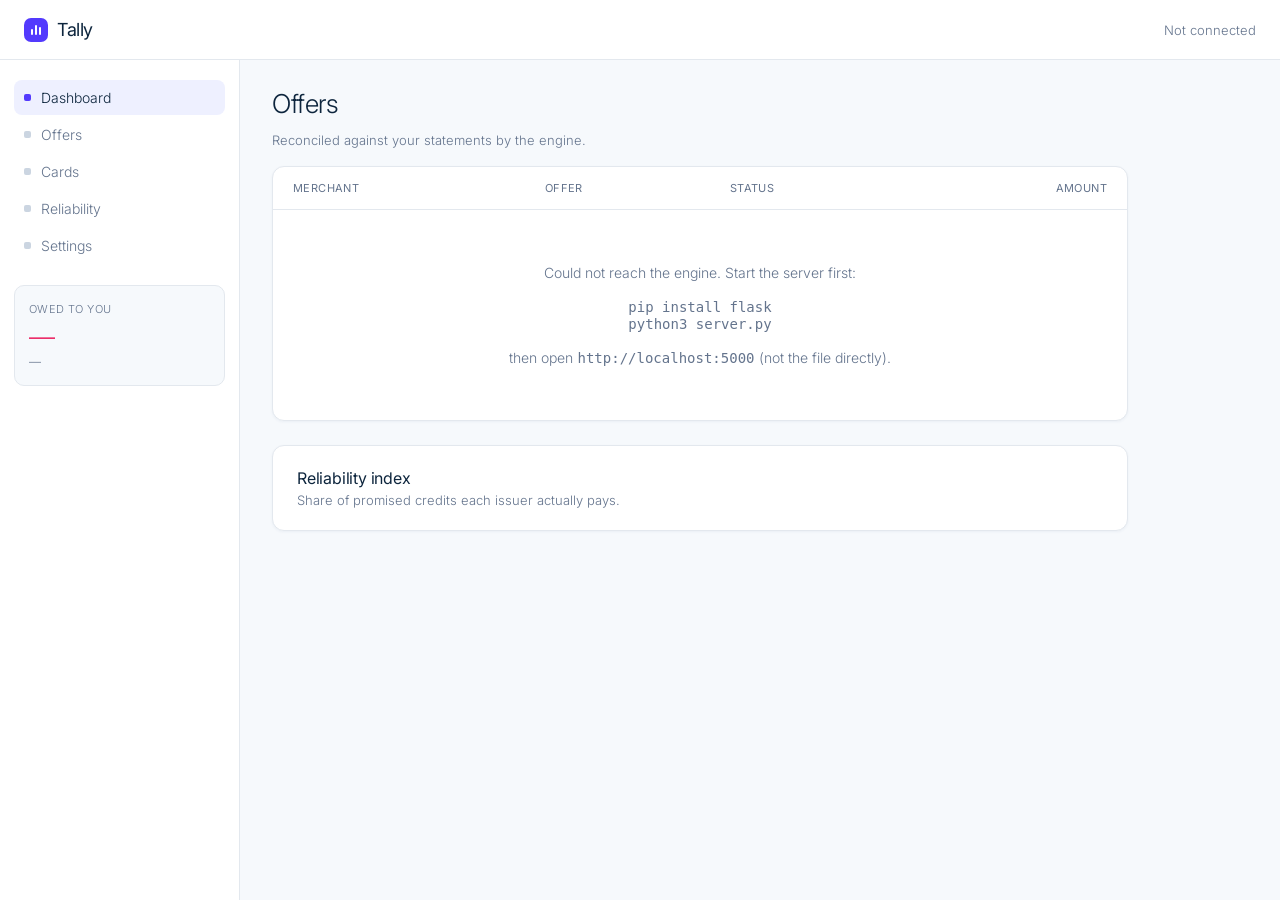
==== frontend/dashboard.html @ d03ea48e "added dashboard and data endpoint" ====
<!DOCTYPE html>
<html lang="en">
<head>
<meta charset="utf-8" />
<meta name="viewport" content="width=device-width, initial-scale=1" />
<title>Tally — dashboard</title>
<link rel="preconnect" href="https://fonts.googleapis.com" />
<link rel="preconnect" href="https://fonts.gstatic.com" crossorigin />
<link href="https://fonts.googleapis.com/css2?family=Inter:wght@300;400&display=swap" rel="stylesheet" />
<style>
  *, *::before, *::after { box-sizing: border-box; }
  html, body { margin: 0; height: 100%; }
  body {
    font-family: 'Inter', system-ui, -apple-system, sans-serif;
    font-weight: 300; font-feature-settings: 'ss01';
    -webkit-font-smoothing: antialiased; color: #0d253d; background: #f6f9fc;
  }
  .tnum { font-feature-settings: 'tnum'; letter-spacing: -0.3px; }
  .topbar {
    display: flex; align-items: center; justify-content: space-between;
    height: 60px; padding: 0 24px; background: #fff; border-bottom: 1px solid #e3e8ee;
  }
  .brand { display: flex; align-items: center; gap: 9px; }
  .glyph { width: 24px; height: 24px; border-radius: 7px; background: #533afd; display: flex; align-items: center; justify-content: center; }
  .glyph span { display: flex; gap: 2px; align-items: flex-end; }
  .glyph i { display: block; width: 2px; background: #fff; border-radius: 1px; }
  .layout { display: flex; min-height: calc(100vh - 60px); }
  .side { width: 240px; flex: none; background: #fff; border-right: 1px solid #e3e8ee; padding: 20px 14px; }
  .navi { display: flex; align-items: center; gap: 10px; padding: 9px 10px; border-radius: 8px; margin-bottom: 2px; font-size: 14px; color: #64748d; }
  .navi.active { background: #eef0ff; color: #0d253d; }
  .navi .dot { width: 7px; height: 7px; border-radius: 2px; background: #cbd5e1; }
  .navi.active .dot { background: #533afd; }
  .owed { margin-top: 22px; padding: 16px 14px; border-radius: 10px; background: #f6f9fc; border: 1px solid #e3e8ee; }
  .owed .lbl { font-size: 11px; letter-spacing: 0.4px; text-transform: uppercase; color: #64748d; }
  .owed .big { margin-top: 5px; font-size: 26px; font-weight: 300; letter-spacing: -0.6px; color: #ea2261; }
  .owed .sub { margin-top: 2px; font-size: 12px; color: #64748d; }
  .main { flex: 1; padding: 28px 32px; max-width: 920px; }
  .card { background: #fff; border: 1px solid #e3e8ee; border-radius: 12px; box-shadow: rgba(0,55,112,0.05) 0 1px 3px; }
  h2 { margin: 0 0 4px; font-size: 26px; font-weight: 300; letter-spacing: -0.5px; }
  .muted { font-size: 13px; color: #64748d; }
  table { width: 100%; border-collapse: collapse; }
  th { font-size: 11px; letter-spacing: 0.4px; text-transform: uppercase; color: #64748d; text-align: left; font-weight: 400; padding: 14px 20px; border-bottom: 1px solid #e3e8ee; }
  th.r, td.r { text-align: right; }
  td { font-size: 14px; color: #273951; padding: 14px 20px; border-bottom: 1px solid #eef2f7; }
  tr:last-child td { border-bottom: none; }
  .mrc { display: flex; align-items: center; gap: 9px; }
  .ic { width: 24px; height: 24px; border-radius: 6px; display: flex; align-items: center; justify-content: center; font-size: 11px; }
  .pill { display: inline-block; font-size: 12px; padding: 3px 10px; border-radius: 9999px; }
  .rel { margin-top: 24px; padding: 22px 24px; }
  .rel h3 { margin: 0; font-size: 16px; font-weight: 400; letter-spacing: -0.2px; }
  .relrow { display: flex; align-items: center; gap: 12px; margin-top: 14px; }
  .relrow .nm { width: 130px; font-size: 13px; }
  .bar { flex: 1; height: 6px; border-radius: 9999px; background: #eef2f7; overflow: hidden; }
  .bar i { display: block; height: 100%; border-radius: 9999px; background: #533afd; }
  .relrow .pc { width: 60px; text-align: right; font-size: 13px; }
  .state { padding: 40px 20px; text-align: center; color: #64748d; font-size: 14px; }
</style>
</head>
<body>
  <div class="topbar">
    <div class="brand">
      <div class="glyph"><span><i style="height:6px"></i><i style="height:10px"></i><i style="height:8px"></i></span></div>
      <span style="font-size:18px; font-weight:400; letter-spacing:-0.4px;">Tally</span>
    </div>
    <span class="muted" id="checked">Loading…</span>
  </div>

  <div class="layout">
    <aside class="side">
      <div class="navi active"><span class="dot"></span>Dashboard</div>
      <div class="navi"><span class="dot"></span>Offers</div>
      <div class="navi"><span class="dot"></span>Cards</div>
      <div class="navi"><span class="dot"></span>Reliability</div>
      <div class="navi"><span class="dot"></span>Settings</div>
      <div class="owed">
        <div class="lbl">Owed to you</div>
        <div class="big tnum" id="owed-total">—</div>
        <div class="sub tnum" id="owed-sub">—</div>
      </div>
    </aside>

    <main class="main">
      <h2>Offers</h2>
      <p class="muted">Reconciled against your statements by the engine.</p>
      <div class="card" style="margin-top:18px;">
        <table>
          <thead>
            <tr><th>Merchant</th><th>Offer</th><th>Status</th><th class="r">Amount</th></tr>
          </thead>
          <tbody id="rows">
            <tr><td colspan="4"><div class="state" id="loading">Loading offers…</div></td></tr>
          </tbody>
        </table>
      </div>

      <div class="card rel">
        <h3>Reliability index</h3>
        <p class="muted" style="margin:4px 0 0;">Share of promised credits each issuer actually pays.</p>
        <div id="rel"></div>
      </div>
    </main>
  </div>

<script>
  var STATUS = {
    Posted:   { bg: '#eef0ff', color: '#4434d4', amt: '#0d253d' },
    Missing:  { bg: '#fde4ec', color: '#ea2261', amt: '#ea2261' },
    Awaiting: { bg: '#eef1f5', color: '#64748d', amt: '#64748d' },
    Pending:  { bg: '#f5e9d4', color: '#9b6829', amt: '#64748d' }
  };
  var ICON = {
    Posted:   { bg: '#eef0ff', color: '#4434d4' },
    Missing:  { bg: '#fde4ec', color: '#ea2261' },
    Awaiting: { bg: '#eef1f5', color: '#64748d' },
    Pending:  { bg: '#f5e9d4', color: '#9b6829' }
  };

  function esc(s){ return String(s).replace(/[&<>]/g, function(c){ return {'&':'&amp;','<':'&lt;','>':'&gt;'}[c]; }); }

  function render(data) {
    document.getElementById('checked').textContent = 'Last checked just now';
    document.getElementById('owed-total').textContent = data.owed_total;
    document.getElementById('owed-sub').textContent = 'across ' + data.owed_count + ' missing credit' + (data.owed_count === 1 ? '' : 's');

    var rows = data.offers.map(function (o) {
      var st = STATUS[o.status] || STATUS.Pending;
      var ic = ICON[o.status] || ICON.Pending;
      return '<tr>' +
        '<td><div class="mrc"><span class="ic" style="background:' + ic.bg + ';color:' + ic.color + '">' + esc(o.initial) + '</span>' + esc(o.merchant) + '</div></td>' +
        '<td class="muted">' + esc(o.terms) + '</td>' +
        '<td><span class="pill" style="background:' + st.bg + ';color:' + st.color + '">' + esc(o.status) + '</span></td>' +
        '<td class="r tnum" style="color:' + st.amt + '">' + esc(o.amount) + '</td>' +
      '</tr>';
    }).join('');
    document.getElementById('rows').innerHTML = rows;

    var rel = data.reliability.map(function (r) {
      return '<div class="relrow"><span class="nm">' + esc(r.issuer) + '</span>' +
        '<span class="bar"><i style="width:' + r.pct + '%"></i></span>' +
        '<span class="pc tnum">' + r.pct + '% <span class="muted">(' + r.n + ')</span></span></div>';
    }).join('');
    document.getElementById('rel').innerHTML = rel;
  }

  fetch('/api/state')
    .then(function (res) { return res.json(); })
    .then(render)
    .catch(function () {
      document.getElementById('loading').innerHTML =
        'Could not reach the engine. Start the server first:<br><br>' +
        '<code>pip install flask</code><br><code>python3 server.py</code><br><br>' +
        'then open <code>http://localhost:5000</code> (not the file directly).';
      document.getElementById('checked').textContent = 'Not connected';
    });
</script>
</body>
</html>
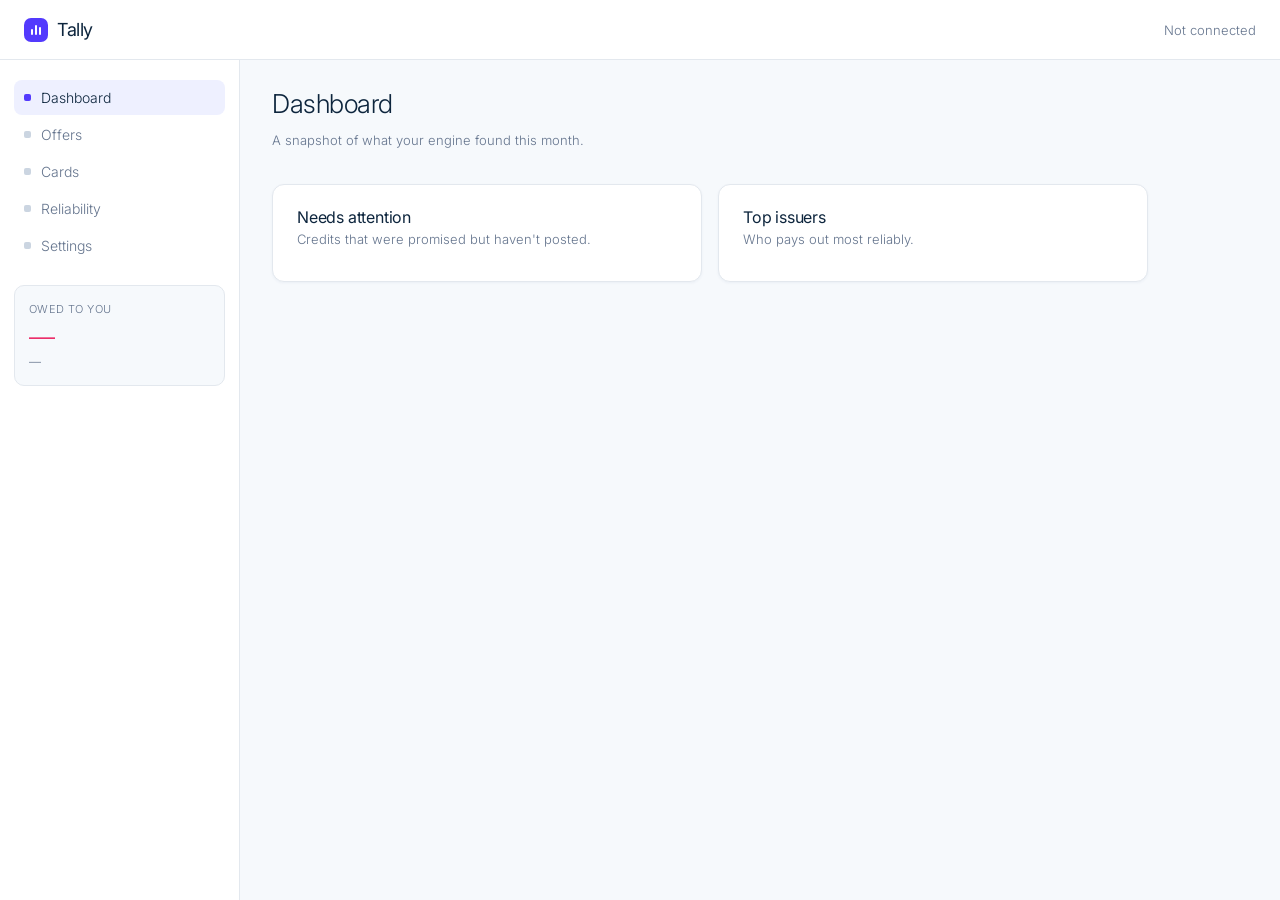
==== commit 8ab5a9c2: "build out dashboard" ====
--- a/frontend/dashboard.html
+++ b/frontend/dashboard.html
@@ -10,23 +10,19 @@
 <style>
   *, *::before, *::after { box-sizing: border-box; }
   html, body { margin: 0; height: 100%; }
-  body {
-    font-family: 'Inter', system-ui, -apple-system, sans-serif;
-    font-weight: 300; font-feature-settings: 'ss01';
-    -webkit-font-smoothing: antialiased; color: #0d253d; background: #f6f9fc;
-  }
+  body { font-family: 'Inter', system-ui, -apple-system, sans-serif; font-weight: 300; font-feature-settings: 'ss01'; -webkit-font-smoothing: antialiased; color: #0d253d; background: #f6f9fc; }
   .tnum { font-feature-settings: 'tnum'; letter-spacing: -0.3px; }
-  .topbar {
-    display: flex; align-items: center; justify-content: space-between;
-    height: 60px; padding: 0 24px; background: #fff; border-bottom: 1px solid #e3e8ee;
-  }
+  .muted { font-size: 13px; color: #64748d; }
+  a { color: inherit; text-decoration: none; }
+  .topbar { display: flex; align-items: center; justify-content: space-between; height: 60px; padding: 0 24px; background: #fff; border-bottom: 1px solid #e3e8ee; position: sticky; top: 0; z-index: 10; }
   .brand { display: flex; align-items: center; gap: 9px; }
   .glyph { width: 24px; height: 24px; border-radius: 7px; background: #533afd; display: flex; align-items: center; justify-content: center; }
   .glyph span { display: flex; gap: 2px; align-items: flex-end; }
   .glyph i { display: block; width: 2px; background: #fff; border-radius: 1px; }
   .layout { display: flex; min-height: calc(100vh - 60px); }
   .side { width: 240px; flex: none; background: #fff; border-right: 1px solid #e3e8ee; padding: 20px 14px; }
-  .navi { display: flex; align-items: center; gap: 10px; padding: 9px 10px; border-radius: 8px; margin-bottom: 2px; font-size: 14px; color: #64748d; }
+  .navi { display: flex; align-items: center; gap: 10px; padding: 9px 10px; border-radius: 8px; margin-bottom: 2px; font-size: 14px; color: #64748d; cursor: pointer; }
+  .navi:hover { background: #f6f9fc; }
   .navi.active { background: #eef0ff; color: #0d253d; }
   .navi .dot { width: 7px; height: 7px; border-radius: 2px; background: #cbd5e1; }
   .navi.active .dot { background: #533afd; }
@@ -34,10 +30,12 @@
   .owed .lbl { font-size: 11px; letter-spacing: 0.4px; text-transform: uppercase; color: #64748d; }
   .owed .big { margin-top: 5px; font-size: 26px; font-weight: 300; letter-spacing: -0.6px; color: #ea2261; }
   .owed .sub { margin-top: 2px; font-size: 12px; color: #64748d; }
-  .main { flex: 1; padding: 28px 32px; max-width: 920px; }
+  .main { flex: 1; padding: 28px 32px; max-width: 940px; }
+  h2 { margin: 0 0 4px; font-size: 26px; font-weight: 300; letter-spacing: -0.5px; }
   .card { background: #fff; border: 1px solid #e3e8ee; border-radius: 12px; box-shadow: rgba(0,55,112,0.05) 0 1px 3px; }
-  h2 { margin: 0 0 4px; font-size: 26px; font-weight: 300; letter-spacing: -0.5px; }
-  .muted { font-size: 13px; color: #64748d; }
+  .pad { padding: 22px 24px; }
+  .view { display: none; }
+  .view.active { display: block; }
   table { width: 100%; border-collapse: collapse; }
   th { font-size: 11px; letter-spacing: 0.4px; text-transform: uppercase; color: #64748d; text-align: left; font-weight: 400; padding: 14px 20px; border-bottom: 1px solid #e3e8ee; }
   th.r, td.r { text-align: right; }
@@ -46,13 +44,34 @@
   .mrc { display: flex; align-items: center; gap: 9px; }
   .ic { width: 24px; height: 24px; border-radius: 6px; display: flex; align-items: center; justify-content: center; font-size: 11px; }
   .pill { display: inline-block; font-size: 12px; padding: 3px 10px; border-radius: 9999px; }
-  .rel { margin-top: 24px; padding: 22px 24px; }
-  .rel h3 { margin: 0; font-size: 16px; font-weight: 400; letter-spacing: -0.2px; }
+  .stats { display: grid; grid-template-columns: repeat(4, 1fr); gap: 16px; margin: 18px 0; }
+  .stat { padding: 18px 20px; }
+  .stat .lbl { font-size: 11px; letter-spacing: 0.4px; text-transform: uppercase; color: #64748d; }
+  .stat .num { margin-top: 8px; font-size: 30px; font-weight: 300; letter-spacing: -0.8px; }
+  .grid2 { display: grid; grid-template-columns: 1fr 1fr; gap: 16px; }
+  @media (max-width: 820px) { .stats { grid-template-columns: 1fr 1fr; } .grid2 { grid-template-columns: 1fr; } }
+  h3 { margin: 0; font-size: 16px; font-weight: 400; letter-spacing: -0.2px; }
   .relrow { display: flex; align-items: center; gap: 12px; margin-top: 14px; }
-  .relrow .nm { width: 130px; font-size: 13px; }
+  .relrow .nm { width: 140px; font-size: 13px; }
   .bar { flex: 1; height: 6px; border-radius: 9999px; background: #eef2f7; overflow: hidden; }
   .bar i { display: block; height: 100%; border-radius: 9999px; background: #533afd; }
-  .relrow .pc { width: 60px; text-align: right; font-size: 13px; }
+  .relrow .pc { width: 70px; text-align: right; font-size: 13px; }
+  .btn { display: inline-flex; align-items: center; justify-content: center; font-size: 14px; font-weight: 400; padding: 10px 18px; border-radius: 9999px; cursor: pointer; border: 1px solid transparent; }
+  .btn-pri { background: #533afd; color: #fff; } .btn-pri:hover { background: #4434d4; }
+  .btn-ghost { background: #fff; color: #533afd; border-color: #e3e8ee; } .btn-ghost:hover { border-color: #533afd; }
+  .row-between { display: flex; align-items: center; justify-content: space-between; gap: 16px; }
+  .field { margin-top: 16px; }
+  .field label { display: block; font-size: 12px; color: #64748d; margin-bottom: 6px; }
+  .field input { width: 100%; max-width: 360px; font: inherit; font-size: 14px; padding: 10px 12px; border: 1px solid #e3e8ee; border-radius: 8px; background: #f6f9fc; color: #273951; }
+  .toggle { display: flex; align-items: center; justify-content: space-between; padding: 14px 0; border-bottom: 1px solid #eef2f7; }
+  .toggle:last-child { border-bottom: none; }
+  .sw { width: 40px; height: 22px; border-radius: 9999px; background: #cbd5e1; position: relative; cursor: pointer; transition: background .15s; flex: none; }
+  .sw.on { background: #533afd; }
+  .sw::after { content: ""; position: absolute; top: 2px; left: 2px; width: 18px; height: 18px; border-radius: 50%; background: #fff; transition: left .15s; }
+  .sw.on::after { left: 20px; }
+  .note { margin-top: 14px; font-size: 13px; color: #64748d; background: #f6f9fc; border: 1px solid #e3e8ee; border-radius: 8px; padding: 10px 14px; }
+  .toast { position: fixed; bottom: 24px; left: 50%; transform: translateX(-50%); background: #0d253d; color: #fff; font-size: 13px; padding: 10px 18px; border-radius: 9999px; opacity: 0; transition: opacity .2s; pointer-events: none; }
+  .toast.show { opacity: 1; }
   .state { padding: 40px 20px; text-align: center; color: #64748d; font-size: 14px; }
 </style>
 </head>
@@ -67,11 +86,11 @@
 
   <div class="layout">
     <aside class="side">
-      <div class="navi active"><span class="dot"></span>Dashboard</div>
-      <div class="navi"><span class="dot"></span>Offers</div>
-      <div class="navi"><span class="dot"></span>Cards</div>
-      <div class="navi"><span class="dot"></span>Reliability</div>
-      <div class="navi"><span class="dot"></span>Settings</div>
+      <div class="navi active" data-view="dashboard"><span class="dot"></span>Dashboard</div>
+      <div class="navi" data-view="offers"><span class="dot"></span>Offers</div>
+      <div class="navi" data-view="cards"><span class="dot"></span>Cards</div>
+      <div class="navi" data-view="reliability"><span class="dot"></span>Reliability</div>
+      <div class="navi" data-view="settings"><span class="dot"></span>Settings</div>
       <div class="owed">
         <div class="lbl">Owed to you</div>
         <div class="big tnum" id="owed-total">—</div>
@@ -80,26 +99,87 @@
     </aside>
 
     <main class="main">
-      <h2>Offers</h2>
-      <p class="muted">Reconciled against your statements by the engine.</p>
-      <div class="card" style="margin-top:18px;">
-        <table>
-          <thead>
-            <tr><th>Merchant</th><th>Offer</th><th>Status</th><th class="r">Amount</th></tr>
-          </thead>
-          <tbody id="rows">
-            <tr><td colspan="4"><div class="state" id="loading">Loading offers…</div></td></tr>
-          </tbody>
-        </table>
-      </div>
-
-      <div class="card rel">
-        <h3>Reliability index</h3>
-        <p class="muted" style="margin:4px 0 0;">Share of promised credits each issuer actually pays.</p>
-        <div id="rel"></div>
-      </div>
+
+      <!-- DASHBOARD -->
+      <section class="view active" id="v-dashboard">
+        <h2>Dashboard</h2>
+        <p class="muted">A snapshot of what your engine found this month.</p>
+        <div class="stats" id="stat-cards"></div>
+        <div class="grid2">
+          <div class="card pad">
+            <h3>Needs attention</h3>
+            <p class="muted" style="margin:4px 0 0;">Credits that were promised but haven't posted.</p>
+            <div id="attention" style="margin-top:12px;"></div>
+          </div>
+          <div class="card pad">
+            <h3>Top issuers</h3>
+            <p class="muted" style="margin:4px 0 0;">Who pays out most reliably.</p>
+            <div id="top-issuers"></div>
+          </div>
+        </div>
+      </section>
+
+      <!-- OFFERS -->
+      <section class="view" id="v-offers">
+        <h2>Offers</h2>
+        <p class="muted">Every activated offer, reconciled against your statements.</p>
+        <div class="card" style="margin-top:18px;">
+          <table>
+            <thead><tr><th>Merchant</th><th>Offer</th><th>Card</th><th>Status</th><th class="r">Amount</th></tr></thead>
+            <tbody id="rows"><tr><td colspan="5"><div class="state">Loading…</div></td></tr></tbody>
+          </table>
+        </div>
+      </section>
+
+      <!-- CARDS -->
+      <section class="view" id="v-cards">
+        <div class="row-between">
+          <div><h2>Cards</h2><p class="muted">The cards Tally is watching.</p></div>
+          <button class="btn btn-pri" data-stub="Connecting cards needs the live data integration — coming later.">Connect a card</button>
+        </div>
+        <div class="card" style="margin-top:18px;">
+          <table>
+            <thead><tr><th>Card</th><th class="r">Offers tracked</th><th class="r">Owed on this card</th></tr></thead>
+            <tbody id="card-rows"><tr><td colspan="3"><div class="state">Loading…</div></td></tr></tbody>
+          </table>
+        </div>
+      </section>
+
+      <!-- RELIABILITY -->
+      <section class="view" id="v-reliability">
+        <h2>Reliability index</h2>
+        <p class="muted">The share of promised credits each issuer actually pays. Sample size in parentheses — scores firm up as more offers resolve.</p>
+        <div class="card pad" style="margin-top:18px;"><div id="rel-full"></div></div>
+      </section>
+
+      <!-- SETTINGS -->
+      <section class="view" id="v-settings">
+        <h2>Settings</h2>
+        <p class="muted">Your account and notification preferences.</p>
+        <div class="note">Starter screen — these controls work visually, but saving isn't wired up yet.</div>
+        <div class="card pad" style="margin-top:16px;">
+          <h3>Profile</h3>
+          <div class="field"><label>Name</label><input type="text" value="Your name" /></div>
+          <div class="field"><label>Email</label><input type="email" value="you@example.com" /></div>
+        </div>
+        <div class="card pad" style="margin-top:16px;">
+          <h3>Notifications</h3>
+          <div style="margin-top:8px;">
+            <div class="toggle"><span style="font-size:14px;">Email me when a credit is missing</span><div class="sw on" data-toggle></div></div>
+            <div class="toggle"><span style="font-size:14px;">Weekly summary of what I'm owed</span><div class="sw" data-toggle></div></div>
+            <div class="toggle"><span style="font-size:14px;">Rotating-category reminders</span><div class="sw on" data-toggle></div></div>
+          </div>
+        </div>
+        <div class="card pad" style="margin-top:16px;">
+          <h3>Account</h3>
+          <p class="muted" style="margin:6px 0 14px;">Sign-in and accounts are coming once the secure login step is built.</p>
+          <button class="btn btn-ghost" data-stub="Accounts and sign-out arrive with the login step.">Sign out</button>
+        </div>
+      </section>
+
     </main>
   </div>
+  <div class="toast" id="toast"></div>
 
 <script>
   var STATUS = {
@@ -108,49 +188,99 @@
     Awaiting: { bg: '#eef1f5', color: '#64748d', amt: '#64748d' },
     Pending:  { bg: '#f5e9d4', color: '#9b6829', amt: '#64748d' }
   };
-  var ICON = {
-    Posted:   { bg: '#eef0ff', color: '#4434d4' },
-    Missing:  { bg: '#fde4ec', color: '#ea2261' },
-    Awaiting: { bg: '#eef1f5', color: '#64748d' },
-    Pending:  { bg: '#f5e9d4', color: '#9b6829' }
-  };
-
   function esc(s){ return String(s).replace(/[&<>]/g, function(c){ return {'&':'&amp;','<':'&lt;','>':'&gt;'}[c]; }); }
 
-  function render(data) {
+  // --- view switching ---
+  var navs = document.querySelectorAll('.navi');
+  navs.forEach(function (n) {
+    n.addEventListener('click', function () {
+      var view = n.dataset.view;
+      navs.forEach(function (x) { x.classList.toggle('active', x === n); });
+      document.querySelectorAll('.view').forEach(function (v) {
+        v.classList.toggle('active', v.id === 'v-' + view);
+      });
+      window.scrollTo(0, 0);
+    });
+  });
+
+  // --- settings toggles (visual only) ---
+  document.querySelectorAll('[data-toggle]').forEach(function (sw) {
+    sw.addEventListener('click', function () { sw.classList.toggle('on'); });
+  });
+
+  // --- placeholder buttons ---
+  var toast = document.getElementById('toast');
+  var toastTimer;
+  function showToast(msg) {
+    toast.textContent = msg; toast.classList.add('show');
+    clearTimeout(toastTimer);
+    toastTimer = setTimeout(function () { toast.classList.remove('show'); }, 2600);
+  }
+  document.querySelectorAll('[data-stub]').forEach(function (b) {
+    b.addEventListener('click', function () { showToast(b.dataset.stub); });
+  });
+
+  // --- render from engine data ---
+  function render(d) {
     document.getElementById('checked').textContent = 'Last checked just now';
-    document.getElementById('owed-total').textContent = data.owed_total;
-    document.getElementById('owed-sub').textContent = 'across ' + data.owed_count + ' missing credit' + (data.owed_count === 1 ? '' : 's');
-
-    var rows = data.offers.map(function (o) {
+    document.getElementById('owed-total').textContent = d.summary.owed_total;
+    document.getElementById('owed-sub').textContent = 'across ' + d.summary.owed_count + ' missing credit' + (d.summary.owed_count === 1 ? '' : 's');
+
+    // dashboard stat cards
+    var cards = [
+      { lbl: 'Owed to you', num: d.summary.owed_total, color: '#ea2261' },
+      { lbl: 'Posted this month', num: d.summary.posted_total, color: '#0d253d' },
+      { lbl: 'In progress', num: d.summary.in_progress, color: '#0d253d' },
+      { lbl: 'Offers tracked', num: d.summary.total_offers, color: '#0d253d' }
+    ];
+    document.getElementById('stat-cards').innerHTML = cards.map(function (c) {
+      return '<div class="card stat"><div class="lbl">' + c.lbl + '</div><div class="num tnum" style="color:' + c.color + '">' + esc(c.num) + '</div></div>';
+    }).join('');
+
+    // needs attention (missing offers)
+    var missing = d.offers.filter(function (o) { return o.status === 'Missing'; });
+    document.getElementById('attention').innerHTML = missing.length
+      ? missing.map(function (o) {
+          return '<div class="row-between" style="padding:9px 0; border-bottom:1px solid #eef2f7;"><span style="font-size:14px;">' + esc(o.merchant) + '</span><span class="tnum" style="color:#ea2261;">' + esc(o.amount) + '</span></div>';
+        }).join('')
+      : '<p class="muted" style="margin-top:12px;">Nothing missing right now.</p>';
+
+    // top issuers (first 3)
+    document.getElementById('top-issuers').innerHTML = d.reliability.slice(0, 3).map(relRow).join('');
+
+    // offers table
+    document.getElementById('rows').innerHTML = d.offers.map(function (o) {
       var st = STATUS[o.status] || STATUS.Pending;
-      var ic = ICON[o.status] || ICON.Pending;
       return '<tr>' +
-        '<td><div class="mrc"><span class="ic" style="background:' + ic.bg + ';color:' + ic.color + '">' + esc(o.initial) + '</span>' + esc(o.merchant) + '</div></td>' +
+        '<td><div class="mrc"><span class="ic" style="background:' + st.bg + ';color:' + st.color + '">' + esc(o.initial) + '</span>' + esc(o.merchant) + '</div></td>' +
         '<td class="muted">' + esc(o.terms) + '</td>' +
+        '<td class="muted">' + esc(o.issuer) + '</td>' +
         '<td><span class="pill" style="background:' + st.bg + ';color:' + st.color + '">' + esc(o.status) + '</span></td>' +
         '<td class="r tnum" style="color:' + st.amt + '">' + esc(o.amount) + '</td>' +
       '</tr>';
     }).join('');
-    document.getElementById('rows').innerHTML = rows;
-
-    var rel = data.reliability.map(function (r) {
-      return '<div class="relrow"><span class="nm">' + esc(r.issuer) + '</span>' +
-        '<span class="bar"><i style="width:' + r.pct + '%"></i></span>' +
-        '<span class="pc tnum">' + r.pct + '% <span class="muted">(' + r.n + ')</span></span></div>';
+
+    // cards
+    document.getElementById('card-rows').innerHTML = d.cards.map(function (c) {
+      return '<tr><td>' + esc(c.name) + '</td><td class="r tnum">' + c.tracked + '</td><td class="r tnum" style="color:' + (c.owed === '$0.00' ? '#64748d' : '#ea2261') + '">' + esc(c.owed) + '</td></tr>';
     }).join('');
-    document.getElementById('rel').innerHTML = rel;
+
+    // reliability (full)
+    document.getElementById('rel-full').innerHTML = d.reliability.map(relRow).join('');
+  }
+
+  function relRow(r) {
+    return '<div class="relrow"><span class="nm">' + esc(r.issuer) + '</span>' +
+      '<span class="bar"><i style="width:' + r.pct + '%"></i></span>' +
+      '<span class="pc tnum">' + r.pct + '% <span class="muted">(' + r.n + ')</span></span></div>';
   }
 
   fetch('/api/state')
     .then(function (res) { return res.json(); })
     .then(render)
     .catch(function () {
-      document.getElementById('loading').innerHTML =
-        'Could not reach the engine. Start the server first:<br><br>' +
-        '<code>pip install flask</code><br><code>python3 server.py</code><br><br>' +
-        'then open <code>http://localhost:5000</code> (not the file directly).';
       document.getElementById('checked').textContent = 'Not connected';
+      document.getElementById('rows').innerHTML = '<tr><td colspan="5"><div class="state">Could not reach the engine. Start the server with <code>python3 server.py</code> and open <code>http://localhost:5000</code>.</div></td></tr>';
     });
 </script>
 </body>
